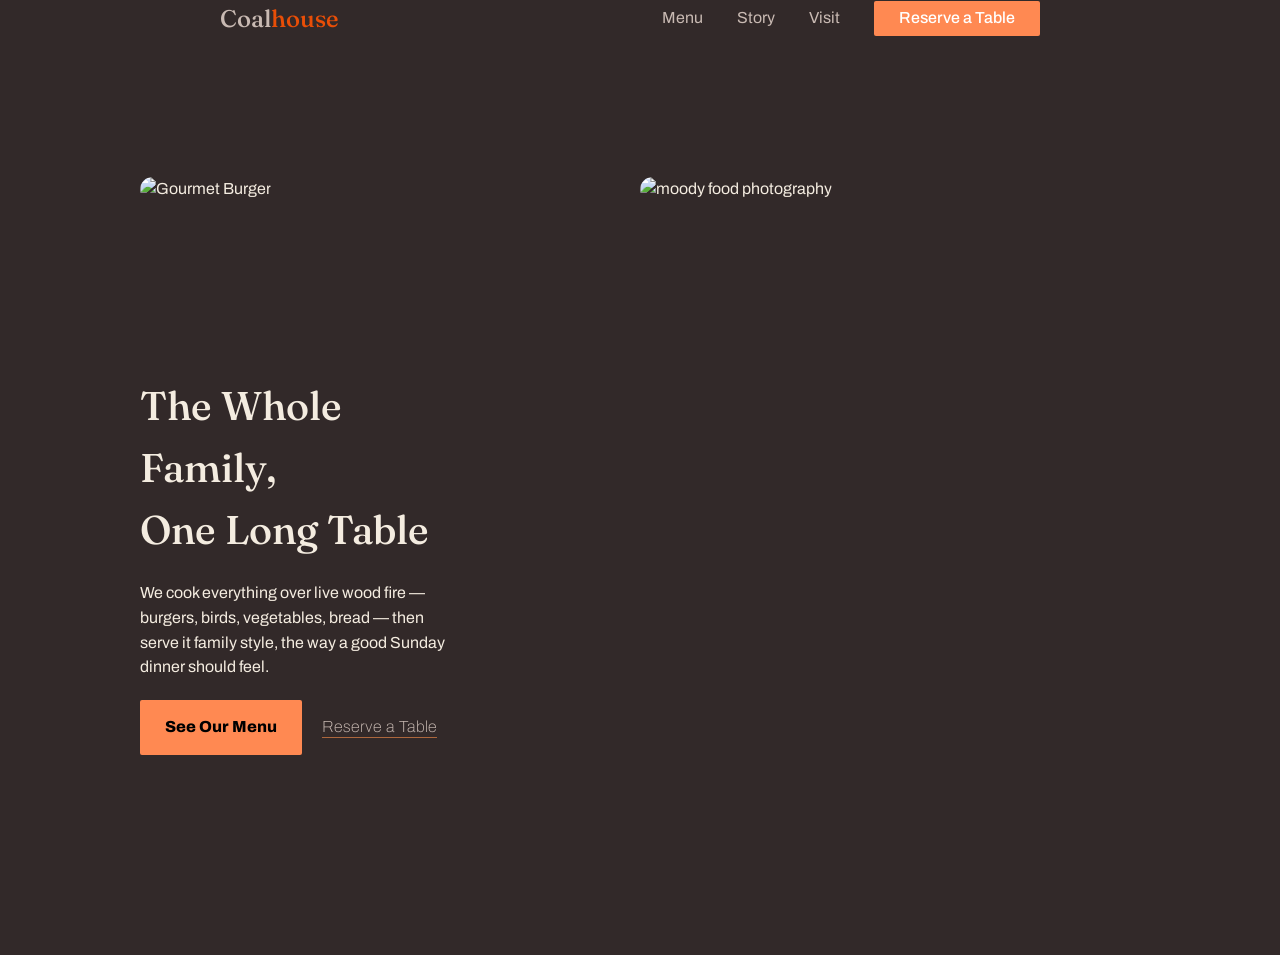
==== index.html @ 49352831 "Add files via upload" ====
<!DOCTYPE html>
<html lang="en">
<head>
    <meta charset="UTF-8">
    <meta name="viewport" content="width=device-width, initial-scale=1.0">
    <title>Coalhouse — Wood-Fired Kitchen</title>
    <link rel="stylesheet" href="e_shop.css" crossorigin>
    <link href="https://fonts.googleapis.com/css2?family=Fraunces:ital,opsz,wght@0,9..144,300;0,9..144,500;0,9..144,600;1,9..144,500&family=Archivo:wght@400;500;600&display=swap" rel="stylesheet">
</head>
<body>
    <div class="NVR_header">
        <div class="Coalhouse">
            <div class="fonts">
                <h2><a href="index.html">Coal<span>house</span></a></h2>
            </div>

            <button class="hamburger" onclick="toggleNav()" aria-label="Toggle menu">
                <span></span>
                <span></span>
                <span></span>
            </button>

            <div class="container" id="navContainer">
                <div class="Coalhouse_nav">
                    <a href="menu.html" class="Coalhouse_link">Menu</a>
                    <a href="story.html" class="Coalhouse_link">Story</a>
                    <a href="visit.html" class="Coalhouse_link">Visit</a>
                </div>
                <a href="reserve.html" class="Coalhouse_btn">Reserve a Table</a>
            </div>
        </div>
    </div>

    <div class="Coalhouse_grid">
        <div class="Coalhouse_grid-item">
            <div class="img_style">
                <img src="img/gourmet burger.jpg" alt="Gourmet Burger">
            </div>
            <div class="img_style">
                <img src="img/5 Easy Ways to Achieve Dark Moody Food Photography.jpg" alt="moody food photography">
            </div>
            <div class="img_style-fonts">
                <h1>The Whole Family,<br>One Long Table</h1>
                <p>We cook everything over live wood fire — <br>burgers, birds, vegetables, bread — then<br> serve it family style, the way a good Sunday <br>dinner should feel.</p>
                <div class="Reserve_container">
                    <a href="menu.html" class="Coalhouse_btn_1">See Our Menu</a>
                    <a href="reserve.html" class="Reserve">Reserve a Table</a>
                </div>
            </div>
            <video autoplay muted loop poster="thumbnail.jpg">
                <source src="img/coalhouse-hero.mp4" type="video/mp4">
            </video>
        </div>
    </div>

    <script src="e_shop.js"></script>

</body>
</html>
---- e_shop.css ----
body{
  margin:0;
  background:rgba(49, 40, 40, 0.993);
  color:var(--cream);
  font-family:'Archivo', sans-serif;
  font-weight:400;
  line-height:1.55;
  -webkit-font-smoothing:antialiased;
}

::-webkit-scrollbar {
  display: none;
}

body {
  -ms-overflow-style: none;
  scrollbar-width: none;
}

h1,h2,h3,h4,h5,h6{
  font-family:'Fraunces', serif;
  font-weight:500;
  margin:0;
  color:var(--cream);
}

@media (prefers-reduced-motion: reduce){
  html{scroll-behavior:auto;}
  *{animation-duration:0.001ms !important; transition-duration:0.001ms !important;}
}

span{
  color:rgb(233, 78, 7);
}

a{
  text-decoration:none;
  color:rgb(201, 186, 179);
}

:root{
  --cream: #f4ece0;
  --ember: #dd7a3c;
  --gold: #b6944f;
  --muted: #a5937f;
  --hairline: rgba(244,236,224,0.14);
}

/* NAV */
.NVR_header{
  margin: 0;
  padding-top: 0;
}

.Coalhouse {
  display: flex;
  flex-direction: row;
  align-items: center;
  justify-content: space-between;
  padding: 0px 20px;
  margin: 0 200px;
  padding-top: 0;
  position: relative;
}

.font{
  font-family:'Archivo', sans-serif;
  font-weight:300;
}

.container {
  display: flex;
  flex-direction: row;
  align-items: center;
  gap: 34px;
  padding: 0px 20px;
}

.Coalhouse_nav{
  display:flex;
  flex-direction:row;
  align-items:center;
  gap:34px;
}

.Coalhouse_nav a:hover{
  color: rgb(252, 246, 246);
  text-decoration: underline;
  text-decoration-color: #ac673d;
  text-underline-offset: 5px;
}

/* Hamburger button — hidden by default on desktop */
.hamburger {
  display: none;
  flex-direction: column;
  justify-content: space-between;
  width: 26px;
  height: 18px;
  background: none;
  border: none;
  cursor: pointer;
  padding: 0;
}

.hamburger span {
  display: block;
  width: 100%;
  height: 2px;
  background: var(--cream);
  border-radius: 2px;
}

.Coalhouse_btn {
  background: rgb(255, 137, 82);
  color: white;
  border: none;
  padding: 5px 25px;
  border-radius: 2px;
  font-family: 'Archivo', sans-serif;
  font-weight: 500;
  cursor: pointer;
  font-size: 1rem;
}

.Coalhouse_grid{
  margin: 0 140px;
  margin-top: 140px;
}

.Coalhouse_grid h1{
  font-size: 2.5rem;
  margin-bottom: 20px;
}

.Coalhouse_grid-item {
  display: grid;
  grid-template-columns: 1fr 1fr;
  gap: 173px;
  margin-bottom: 200px;
}

.Coalhouse_grid-item video{
  width: 500px;
  border-radius: 15px;
}

.img_style{
  align-items: center;
}

.img_style img{
  width: 100%;
  max-width: 380px;
  border-radius: 15px;
}

.Reserve_container{
  display: flex;
  flex-direction: row;
  align-items: center;
  gap: 20px;
  margin-top: 20px;
}

.Coalhouse_btn_1 {
  background: rgb(255, 137, 82);
  color: black;
  border: none;
  padding: 15px 25px;
  border-radius: 2px;
  font-family: 'Archivo', sans-serif;
  font-weight: 800;
  font-size: 1rem;
  cursor: pointer;
}

.Reserve{
    text-decoration: underline;
    text-decoration-color: #ac673d;
    text-underline-offset: 5px;
    font-family: 'Archivo', sans-serif;
    font-weight: 100;
    font-size: 1rem;
    cursor: pointer;
}

/* HERO VIDEO — used as a banner, not a full-page background */
.hero-video-wrap {
  position: relative;
  width: 100%;
  height: 60vh;
  overflow: hidden;
}

.hero-video-wrap video {
  position: absolute;
  top: 50%;
  left: 50%;
  min-width: 100%;
  min-height: 100%;
  width: auto;
  height: auto;
  transform: translate(-50%, -50%);
  object-fit: cover;
  z-index: -1;
}

.hero-content {
  position: relative;
  z-index: 1;
  color: var(--cream);
}

.Coalhouse_hero {
  display: grid;
  grid-template-columns: 1fr 1fr;
  margin-top: 100px;
  gap: 20px;
}

.quote {
  font-family: 'Fraunces', serif;
  font-style: italic;
  font-weight: 500;
  font-size: 1.5rem;
  line-height: 1.3;
  border-left: 2px solid #dd7a3c;
  padding-left: 28px;
  color: #d4a582;
}

.img_style_2 img{
  width: 100%;
  max-width: 600px;
  display: block;
  margin-top: 24px;
  margin-left: 30px;
  border-radius: 15px;
}

.Coalhouse_hero_text {
  margin-top: 37px;
}

.vid video{
  width: 500px;
  border-radius: 15px;
  align-items: center;
}

/* MENU PAGE */
.menu-section {
  max-width: 900px;
  margin: 0 auto;
  padding: 80px 40px 100px;
}

.menu-head{
  display: flex;
  justify-content: space-between;
  margin-bottom: 48px;
  gap: 24px;
  flex-wrap: wrap;
  text-align: center;
}

.dish{
  display: grid;
  grid-template-columns: 1fr auto;
  gap: 6px 24px;
  padding: 26px 0;
  border-top: 1px solid var(--hairline);
}

.dish:last-child{
  border-bottom: 1px solid var(--hairline);
}

.dish-name{
  font-family: 'Fraunces', serif;
  font-size: 1.35rem;
}

.dish-price{
  font-family: 'Fraunces', serif;
  font-size: 1.35rem;
  color: var(--gold);
  white-space: nowrap;
}

.dish-desc{
  grid-column: 1 / 2;
  color: var(--muted);
  font-size: 0.96rem;
}

/* VISIT PAGE */
.visit_container {
  max-width: 1000px;
  margin: 0 auto;
  padding: 100px 40px 100px;
}

.visit_grid {
  display: grid;
  grid-template-columns: 1fr 1fr;
  gap: 64px;
  align-items: start;
}

.visit_text {
  display: flex;
  flex-direction: column;
}

.visit_all {
  display: flex;
  justify-content: space-between;
  padding: 16px 0;
  border-top: 1px solid var(--hairline);
}

.visit_all:last-of-type {
  border-bottom: 1px solid var(--hairline);
}

.visit-price {
  color: var(--muted);
  font-family: 'Archivo', sans-serif;
  font-size: 0.98rem;
}

.visit-desc {
  font-family: 'Archivo', sans-serif;
  font-size: 0.98rem;
}

.reserve-link {
  display: inline-block;
  width: fit-content;
  margin-top: 24px;
  text-decoration: none;
}

.visit_map {
  aspect-ratio: 4/3;
  border-radius: 2px;
  background:
    radial-gradient(circle at 30% 30%, rgba(221,122,60,0.25), transparent 55%),
    repeating-linear-gradient(115deg, rgba(244,236,224,0.05) 0px, rgba(244,236,224,0.05) 1px, transparent 1px, transparent 26px),
    #221b15;
  border: 1px solid var(--hairline);
}

/* SLIDESHOW */
.slideshow {
  position: relative;
  max-width: 900px;
  margin: 0 auto 60px;
  aspect-ratio: 16/9;
  overflow: hidden;
  border-radius: 4px;
}

.slides {
  position: relative;
  width: 100%;
  height: 100%;
}

.slide {
  position: absolute;
  top: 0;
  left: 0;
  width: 100%;
  height: 100%;
  object-fit: cover;
  opacity: 0;
  transition: opacity 0.6s ease;
}

.slide.active {
  opacity: 1;
}

.slide-arrow {
  position: absolute;
  top: 50%;
  transform: translateY(-50%);
  background: rgba(26, 20, 15, 0.6);
  color: var(--cream);
  border: none;
  padding: 10px 14px;
  cursor: pointer;
  font-size: 1.1rem;
  border-radius: 2px;
  transition: background 0.15s ease;
}

.slide-arrow:hover {
  background: var(--ember);
}

.slide-arrow.prev { left: 16px; }
.slide-arrow.next { right: 16px; }

.slide-dots {
  position: absolute;
  bottom: 16px;
  left: 50%;
  transform: translateX(-50%);
  display: flex;
  gap: 10px;
}

.slide-dot {
  width: 8px;
  height: 8px;
  border-radius: 50%;
  background: rgba(244, 236, 224, 0.4);
  cursor: pointer;
  border: none;
  padding: 0;
  transition: background 0.15s ease;
}

.slide-dot.active {
  background: var(--ember);
}

/* RESERVE PAGE */
.reserve_container {
  max-width: 700px;
  margin: 0 auto;
  padding: 100px 40px 100px;
}

.reserve_form {
  display: flex;
  flex-direction: column;
  gap: 24px;
  margin-top: 40px;
}

.form_row {
  display: flex;
  flex-direction: column;
  gap: 8px;
}

.form_row label {
  font-size: 0.9rem;
  color: var(--muted);
}

.form_row input,
.form_row select,
.form_row textarea {
  background: rgba(244, 236, 224, 0.05);
  border: 1px solid var(--hairline);
  border-radius: 2px;
  padding: 12px 14px;
  color: var(--cream);
  font-family: 'Archivo', sans-serif;
  font-size: 1rem;
}

.form_row input:focus,
.form_row select:focus,
.form_row textarea:focus {
  outline: none;
  border-color: var(--ember);
}

.form_row_split {
  display: grid;
  grid-template-columns: 1fr 1fr 1fr;
  gap: 20px;
}

/* RESPONSIVENESS */
@media (max-width: 1024px){
  .Coalhouse {
    margin: 0 40px;
  }

  .Coalhouse_grid {
    margin: 0 40px;
    margin-top: 80px;
  }

  .Coalhouse_grid-item {
    grid-template-columns: 1fr;
    gap: 40px;
    margin-bottom: 100px;
  }

  .img_style img,
  .Coalhouse_grid-item video {
    width: 100%;
    max-width: 100%;
  }

  .Coalhouse_hero {
    grid-template-columns: 1fr;
  }

  .img_style_2 img {
    max-width: 100%;
    margin-left: 0;
  }

  .vid video {
    width: 100%;
  }

  .visit_grid {
    grid-template-columns: 1fr;
  }

  .form_row_split {
    grid-template-columns: 1fr;
  }
}

@media (max-width: 600px){
  .Coalhouse {
    margin: 0 16px;
  }

  .hamburger {
    display: flex;
  }

  .container {
    display: none;
    position: absolute;
    top: 100%;
    left: 0;
    right: 0;
    flex-direction: column;
    align-items: flex-start;
    gap: 20px;
    background: rgba(26, 20, 15, 0.98);
    padding: 24px 20px;
    z-index: 10;
  }

  .container.active {
    display: flex;
  }

  .Coalhouse_nav {
    flex-direction: column;
    align-items: flex-start;
    gap: 16px;
  }

  .menu-section,
  .visit_container,
  .reserve_container {
    padding-left: 20px;
    padding-right: 20px;
  }

  .Coalhouse_grid h1 {
    font-size: 1.8rem;
  }
}
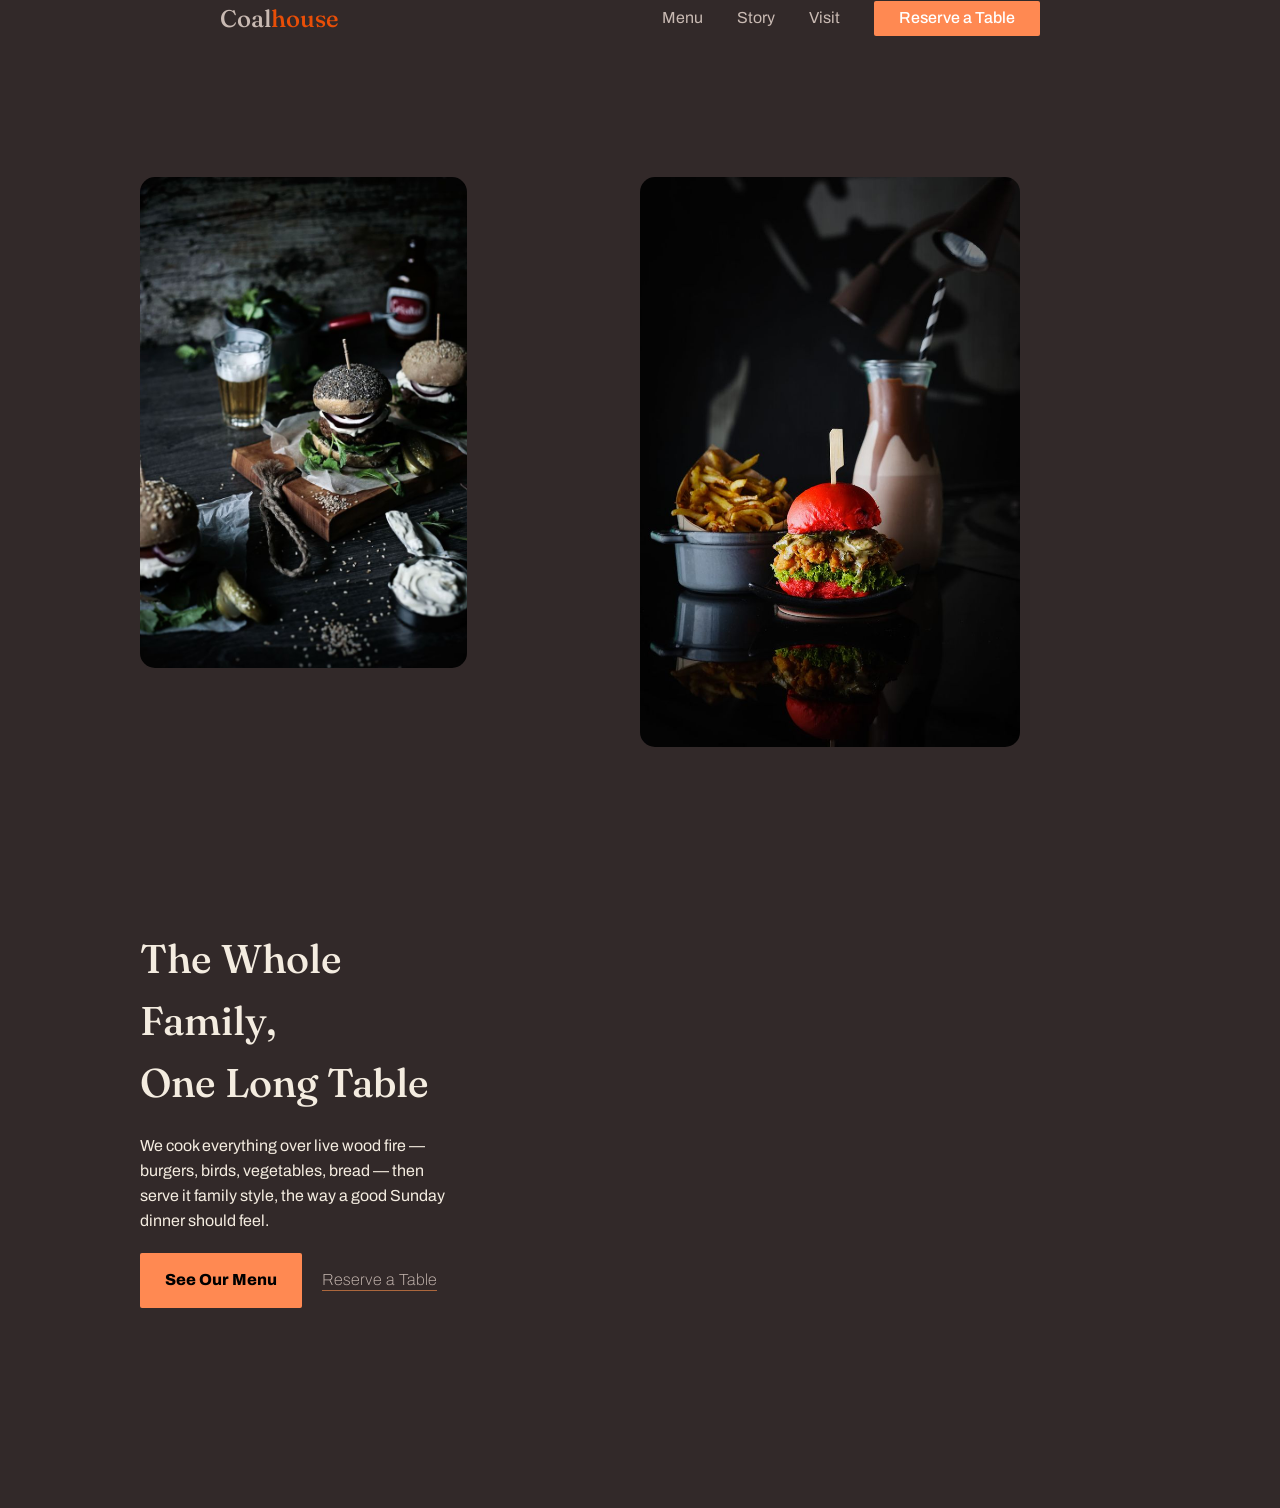
==== commit fdf1f781: "Add files via upload" ====
--- a/index.html
+++ b/index.html
@@ -48,7 +48,7 @@
                 </div>
             </div>
             <video autoplay muted loop poster="thumbnail.jpg">
-                <source src="img/coalhouse-hero.mp4" type="video/mp4">
+                <source src="img/coalhouse-slide.mp4" type="video/mp4">
             </video>
         </div>
     </div>
